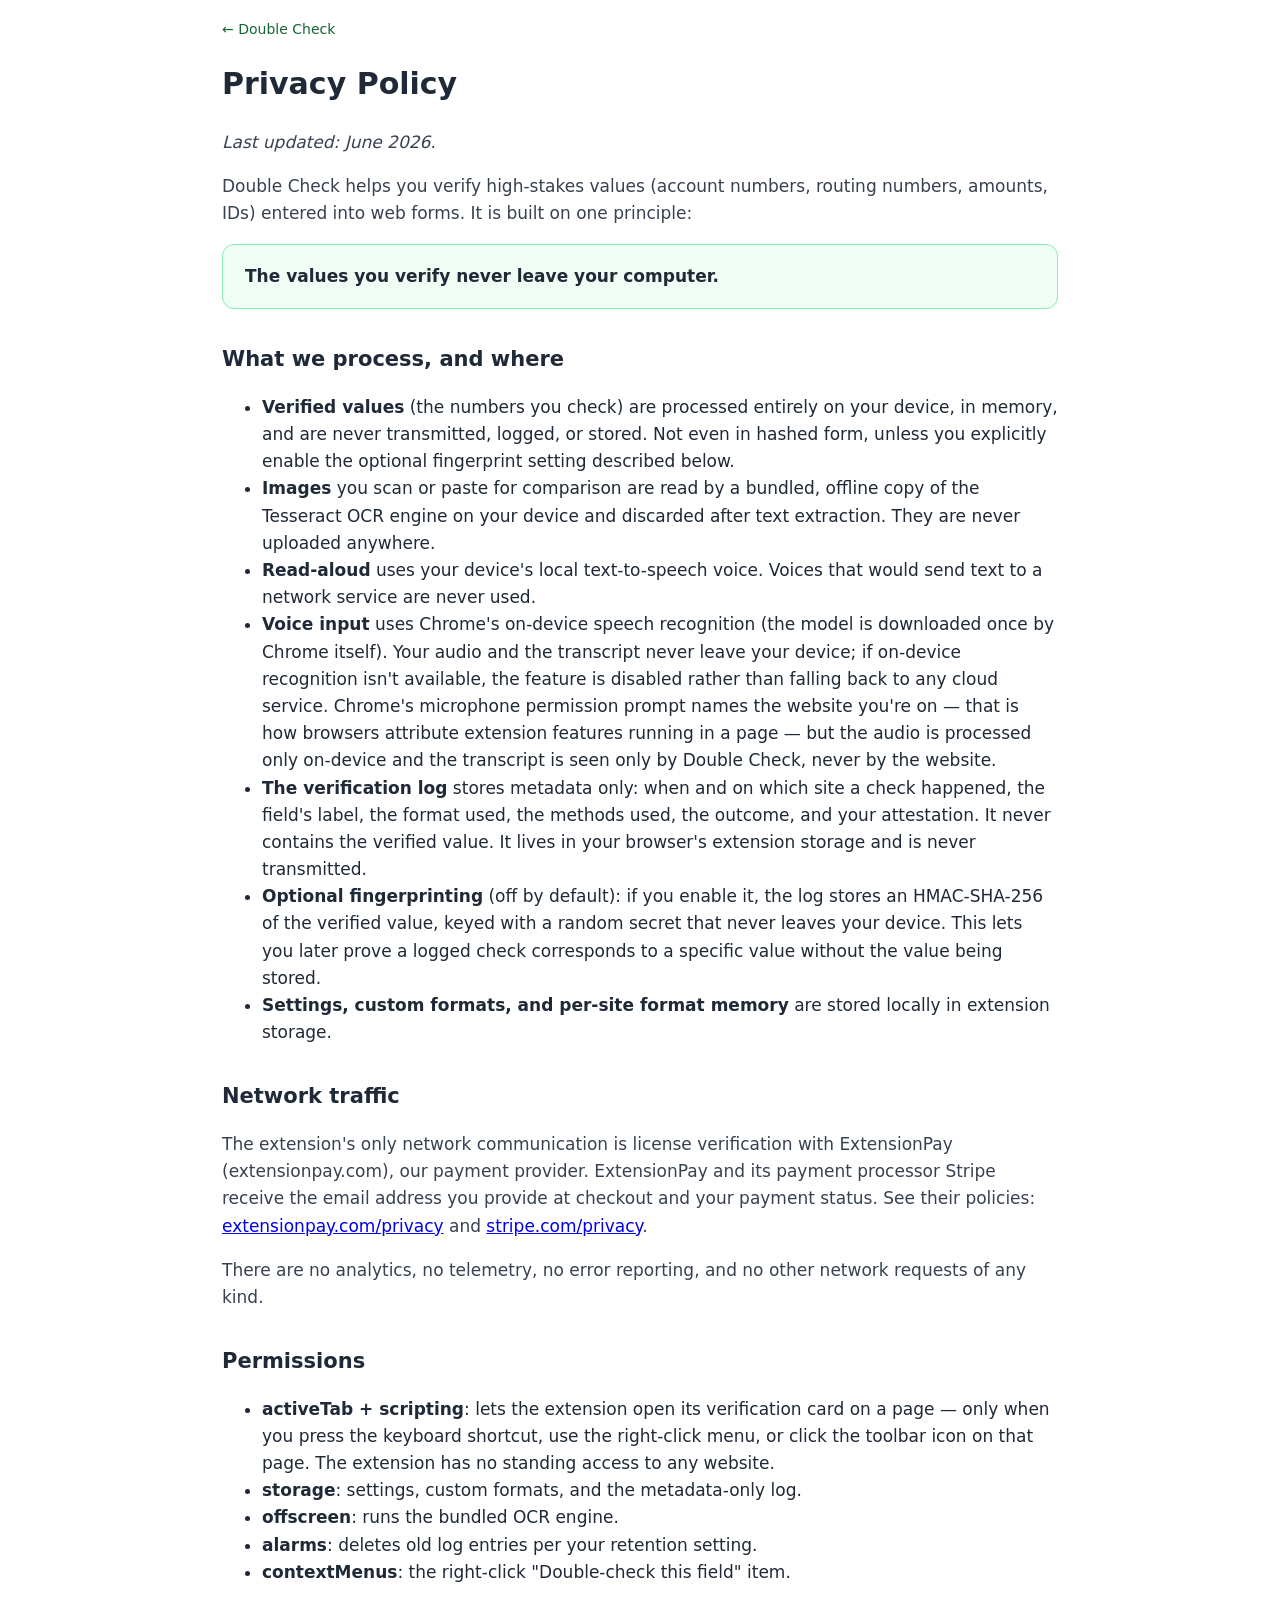
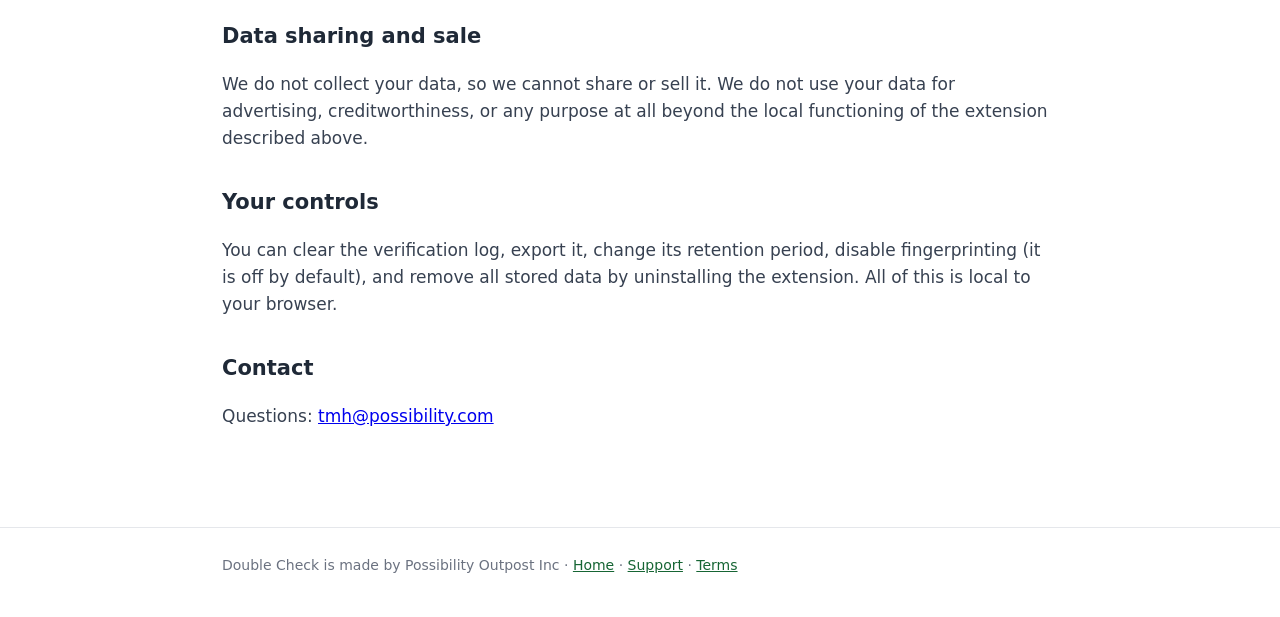
==== privacy.html @ 3158acbc "Add website: home page, rendered policy pages, site assets Static HTML with zero JavaScript and no t" ====
<!doctype html>
<html lang="en">
<head>
  <meta charset="UTF-8">
  <meta name="viewport" content="width=device-width, initial-scale=1.0">
  <title>Privacy Policy — Double Check</title>
  <link rel="icon" href="favicon.png">
  <link rel="stylesheet" href="style.css">
</head>
<body>
  <div class="wrap docpage">
    <nav class="crumb"><a href="index.html">← Double Check</a></nav>
    <h1>Privacy Policy</h1>
    <p><em>Last updated: June 2026.</em></p>

    <p>Double Check helps you verify high-stakes values (account numbers, routing numbers,
    amounts, IDs) entered into web forms. It is built on one principle:</p>
    <div class="promise"><strong>The values you verify never leave your computer.</strong></div>

    <h2>What we process, and where</h2>
    <ul>
      <li><strong>Verified values</strong> (the numbers you check) are processed entirely on your
      device, in memory, and are never transmitted, logged, or stored. Not even in hashed form,
      unless you explicitly enable the optional fingerprint setting described below.</li>
      <li><strong>Images</strong> you scan or paste for comparison are read by a bundled, offline
      copy of the Tesseract OCR engine on your device and discarded after text extraction. They
      are never uploaded anywhere.</li>
      <li><strong>Read-aloud</strong> uses your device's local text-to-speech voice. Voices that
      would send text to a network service are never used.</li>
      <li><strong>Voice input</strong> uses Chrome's on-device speech recognition (the model is
      downloaded once by Chrome itself). Your audio and the transcript never leave your device;
      if on-device recognition isn't available, the feature is disabled rather than falling back
      to any cloud service. Chrome's microphone permission prompt names the website you're on —
      that is how browsers attribute extension features running in a page — but the audio is
      processed only on-device and the transcript is seen only by Double Check, never by the
      website.</li>
      <li><strong>The verification log</strong> stores metadata only: when and on which site a
      check happened, the field's label, the format used, the methods used, the outcome, and
      your attestation. It never contains the verified value. It lives in your browser's
      extension storage and is never transmitted.</li>
      <li><strong>Optional fingerprinting</strong> (off by default): if you enable it, the log
      stores an HMAC-SHA-256 of the verified value, keyed with a random secret that never leaves
      your device. This lets you later prove a logged check corresponds to a specific value
      without the value being stored.</li>
      <li><strong>Settings, custom formats, and per-site format memory</strong> are stored
      locally in extension storage.</li>
    </ul>

    <h2>Network traffic</h2>
    <p>The extension's only network communication is license verification with ExtensionPay
    (extensionpay.com), our payment provider. ExtensionPay and its payment processor Stripe
    receive the email address you provide at checkout and your payment status. See their
    policies: <a href="https://extensionpay.com/privacy">extensionpay.com/privacy</a> and
    <a href="https://stripe.com/privacy">stripe.com/privacy</a>.</p>
    <p>There are no analytics, no telemetry, no error reporting, and no other network requests
    of any kind.</p>

    <h2>Permissions</h2>
    <ul>
      <li><strong>activeTab + scripting</strong>: lets the extension open its verification card
      on a page — only when you press the keyboard shortcut, use the right-click menu, or click
      the toolbar icon on that page. The extension has no standing access to any website.</li>
      <li><strong>storage</strong>: settings, custom formats, and the metadata-only log.</li>
      <li><strong>offscreen</strong>: runs the bundled OCR engine.</li>
      <li><strong>alarms</strong>: deletes old log entries per your retention setting.</li>
      <li><strong>contextMenus</strong>: the right-click "Double-check this field" item.</li>
    </ul>

    <h2>Data sharing and sale</h2>
    <p>We do not collect your data, so we cannot share or sell it. We do not use your data for
    advertising, creditworthiness, or any purpose at all beyond the local functioning of the
    extension described above.</p>

    <h2>Your controls</h2>
    <p>You can clear the verification log, export it, change its retention period, disable
    fingerprinting (it is off by default), and remove all stored data by uninstalling the
    extension. All of this is local to your browser.</p>

    <h2>Contact</h2>
    <p>Questions: <a href="mailto:tmh@possibility.com">tmh@possibility.com</a></p>
  </div>
  <footer class="site"><div class="wrap">
    Double Check is made by Possibility Outpost Inc ·
    <a href="index.html">Home</a> · <a href="support.html">Support</a> · <a href="terms.html">Terms</a>
  </div></footer>
</body>
</html>
---- style.css ----
:root {
  --green: #166534;
  --green-dark: #14532d;
  --green-pale: #f0fdf4;
  --green-border: #86efac;
  --ink: #1f2937;
  --muted: #6b7280;
  --line: #e5e7eb;
  --bg: #f9fafb;
  --amber-bg: #fffbeb;
  --amber-border: #fcd34d;
  --amber-ink: #92400e;
}
* { box-sizing: border-box; }
body {
  margin: 0;
  font: 17px/1.6 system-ui, -apple-system, "Segoe UI", sans-serif;
  color: var(--ink);
  background: #fff;
}
.wrap { max-width: 880px; margin: 0 auto; padding: 0 22px; }
header.site {
  background: linear-gradient(135deg, var(--green-dark), var(--green));
  color: #fff;
  padding: 64px 0 56px;
  text-align: center;
}
.logo {
  width: 84px; height: 84px; border-radius: 20px; background: #fff;
  display: inline-flex; align-items: center; justify-content: center;
  margin-bottom: 18px;
}
.logo svg { width: 72%; height: 72%; }
header.site h1 { font-size: 40px; margin: 0 0 10px; letter-spacing: -.5px; }
header.site .tag { font-size: 21px; color: #bbf7d0; margin: 0 auto 26px; max-width: 560px; }
.cta {
  display: inline-block; background: #fff; color: var(--green);
  font-weight: 750; font-size: 17px; padding: 13px 28px; border-radius: 10px;
  text-decoration: none;
}
.cta:hover { background: var(--green-pale); }
.subcta { color: #bbf7d0; font-size: 14px; margin-top: 12px; }
main { padding: 26px 0 80px; }
section { margin-top: 54px; }
h2 { font-size: 26px; margin: 0 0 14px; }
p { color: #374151; }
.promise {
  background: var(--green-pale); border: 1px solid var(--green-border);
  border-radius: 12px; padding: 18px 22px;
}
.steps { display: grid; grid-template-columns: repeat(3, 1fr); gap: 16px; }
@media (max-width: 700px) { .steps { grid-template-columns: 1fr; } }
.step {
  border: 1px solid var(--line); border-radius: 12px; padding: 16px 18px; background: var(--bg);
}
.step .n {
  display: inline-flex; width: 28px; height: 28px; border-radius: 50%;
  background: var(--green); color: #fff; align-items: center; justify-content: center;
  font-weight: 700; margin-bottom: 8px;
}
.step h3 { font-size: 16px; margin: 0 0 6px; }
.step p { font-size: 14.5px; margin: 0; }
.grid { display: grid; grid-template-columns: 1fr 1fr; gap: 14px; }
@media (max-width: 700px) { .grid { grid-template-columns: 1fr; } }
.feat { border: 1px solid var(--line); border-radius: 12px; padding: 15px 18px; }
.feat h3 { font-size: 15.5px; margin: 0 0 5px; color: var(--green); }
.feat p { font-size: 14.5px; margin: 0; }
.feat .beta {
  font-size: 11px; font-weight: 700; color: var(--amber-ink); background: var(--amber-bg);
  border: 1px solid var(--amber-border); border-radius: 9999px; padding: 1px 8px;
  margin-left: 6px; vertical-align: 2px;
}
.shot { border: 1px solid var(--line); border-radius: 12px; width: 100%; height: auto; }
.price-row { display: grid; grid-template-columns: repeat(3, 1fr); gap: 14px; }
@media (max-width: 700px) { .price-row { grid-template-columns: 1fr; } }
.price { border: 1px solid var(--line); border-radius: 12px; padding: 18px; text-align: center; }
.price.hot { border-color: var(--green); border-width: 2px; }
.price .amt { font-size: 30px; font-weight: 800; color: var(--green); }
.price .per { color: var(--muted); font-size: 14px; }
.price p { font-size: 13.5px; }
footer.site {
  border-top: 1px solid var(--line); padding: 26px 0 40px; color: var(--muted); font-size: 14px;
}
footer.site a, main a { color: var(--green); }
.docpage h1 { font-size: 30px; }
.docpage h2 { font-size: 21px; margin-top: 34px; }
.docpage { padding-bottom: 80px; }
nav.crumb { padding: 18px 0 0; font-size: 14px; }
nav.crumb a { color: var(--green); text-decoration: none; }
kbd {
  font: 600 14px ui-monospace, Menlo, monospace; background: var(--bg);
  border: 1px solid #d1d5db; border-bottom-width: 2px; border-radius: 6px; padding: 1px 6px;
}
code {
  font-family: ui-monospace, Menlo, monospace; font-size: 14px;
  background: #f3f4f6; padding: 0 5px; border-radius: 5px;
}
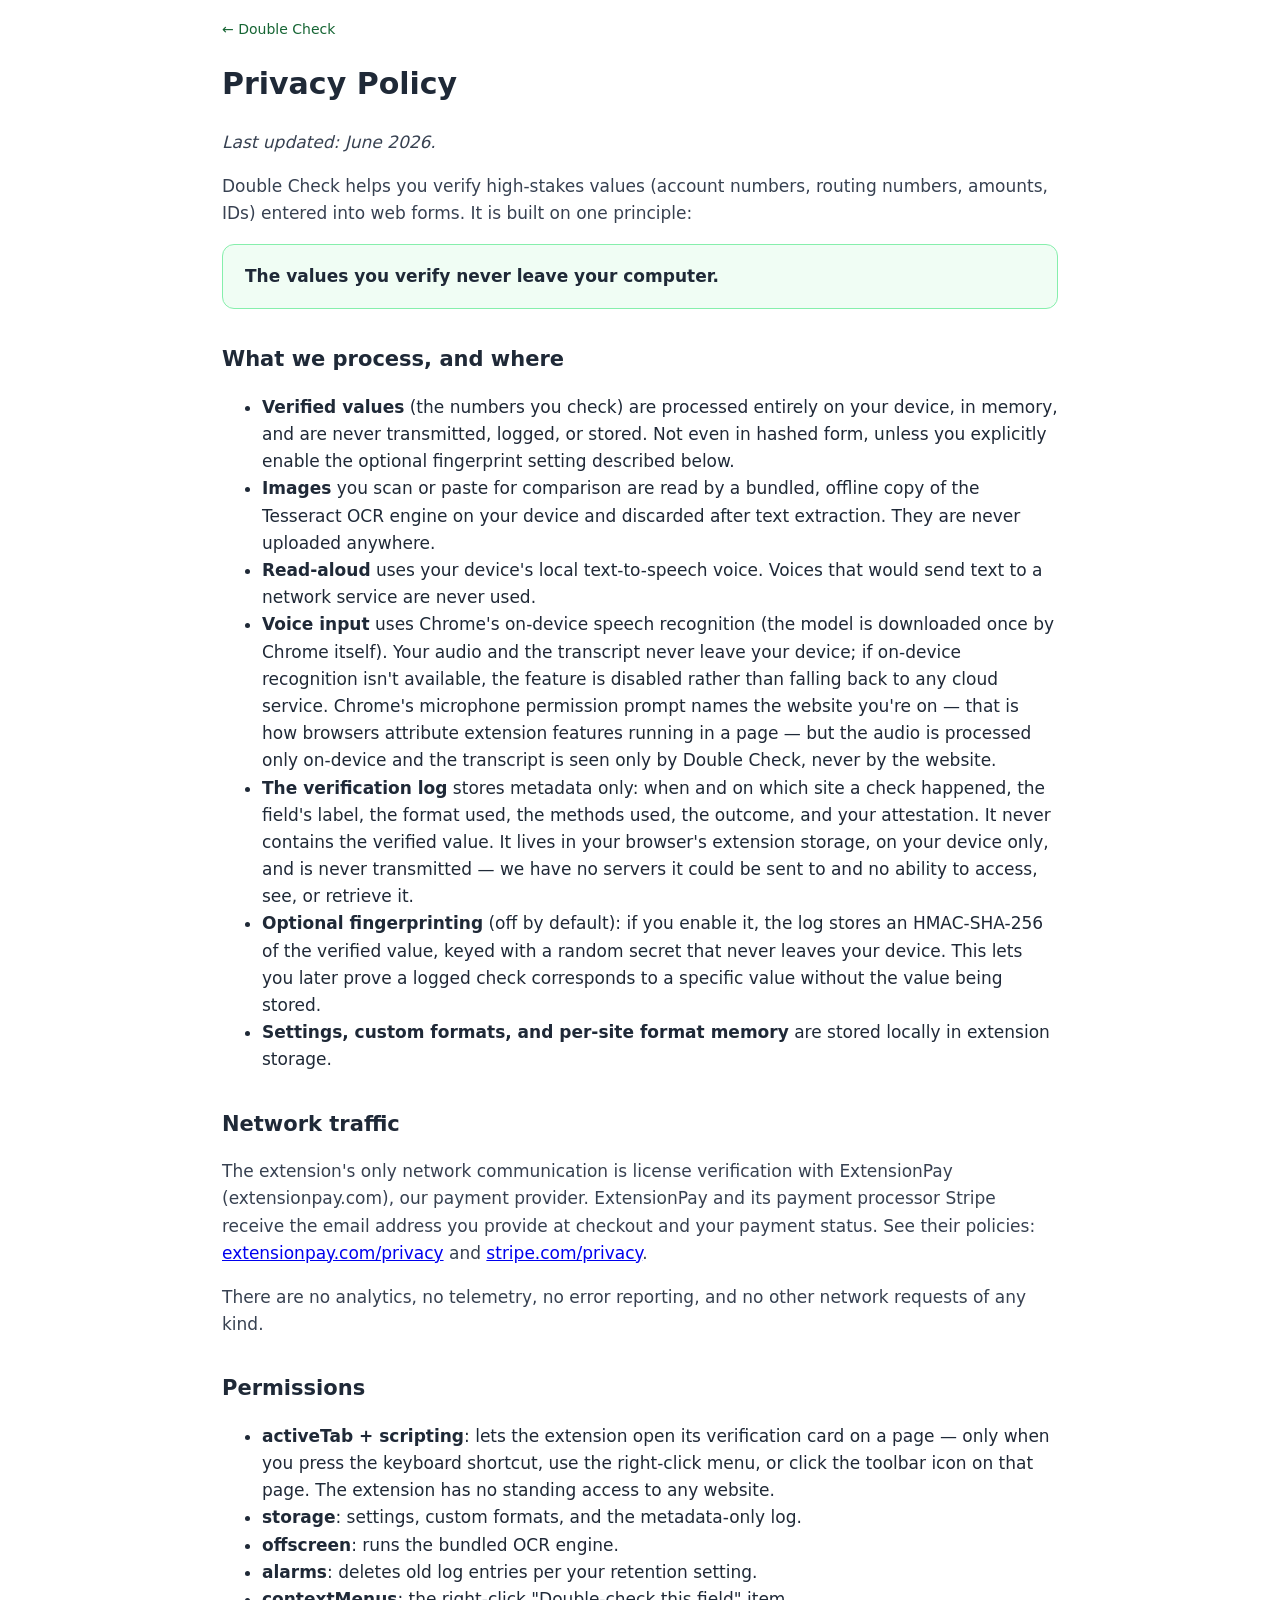
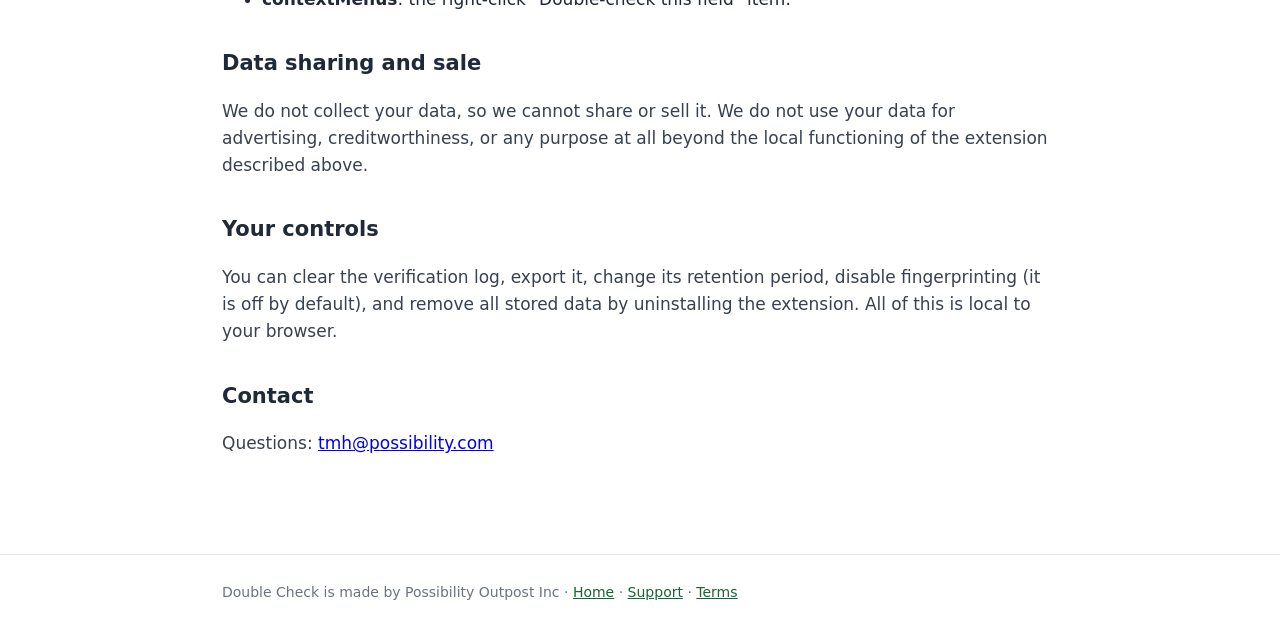
==== commit b49ee175: "Final legal pass: license grant, aggregate cap, IP carve-out, more Adds a license grant section; an " ====
--- a/privacy.html
+++ b/privacy.html
@@ -37,7 +37,8 @@
       <li><strong>The verification log</strong> stores metadata only: when and on which site a
       check happened, the field's label, the format used, the methods used, the outcome, and
       your attestation. It never contains the verified value. It lives in your browser's
-      extension storage and is never transmitted.</li>
+      extension storage, on your device only, and is never transmitted — we have no servers it
+      could be sent to and no ability to access, see, or retrieve it.</li>
       <li><strong>Optional fingerprinting</strong> (off by default): if you enable it, the log
       stores an HMAC-SHA-256 of the verified value, keyed with a random secret that never leaves
       your device. This lets you later prove a logged check corresponds to a specific value
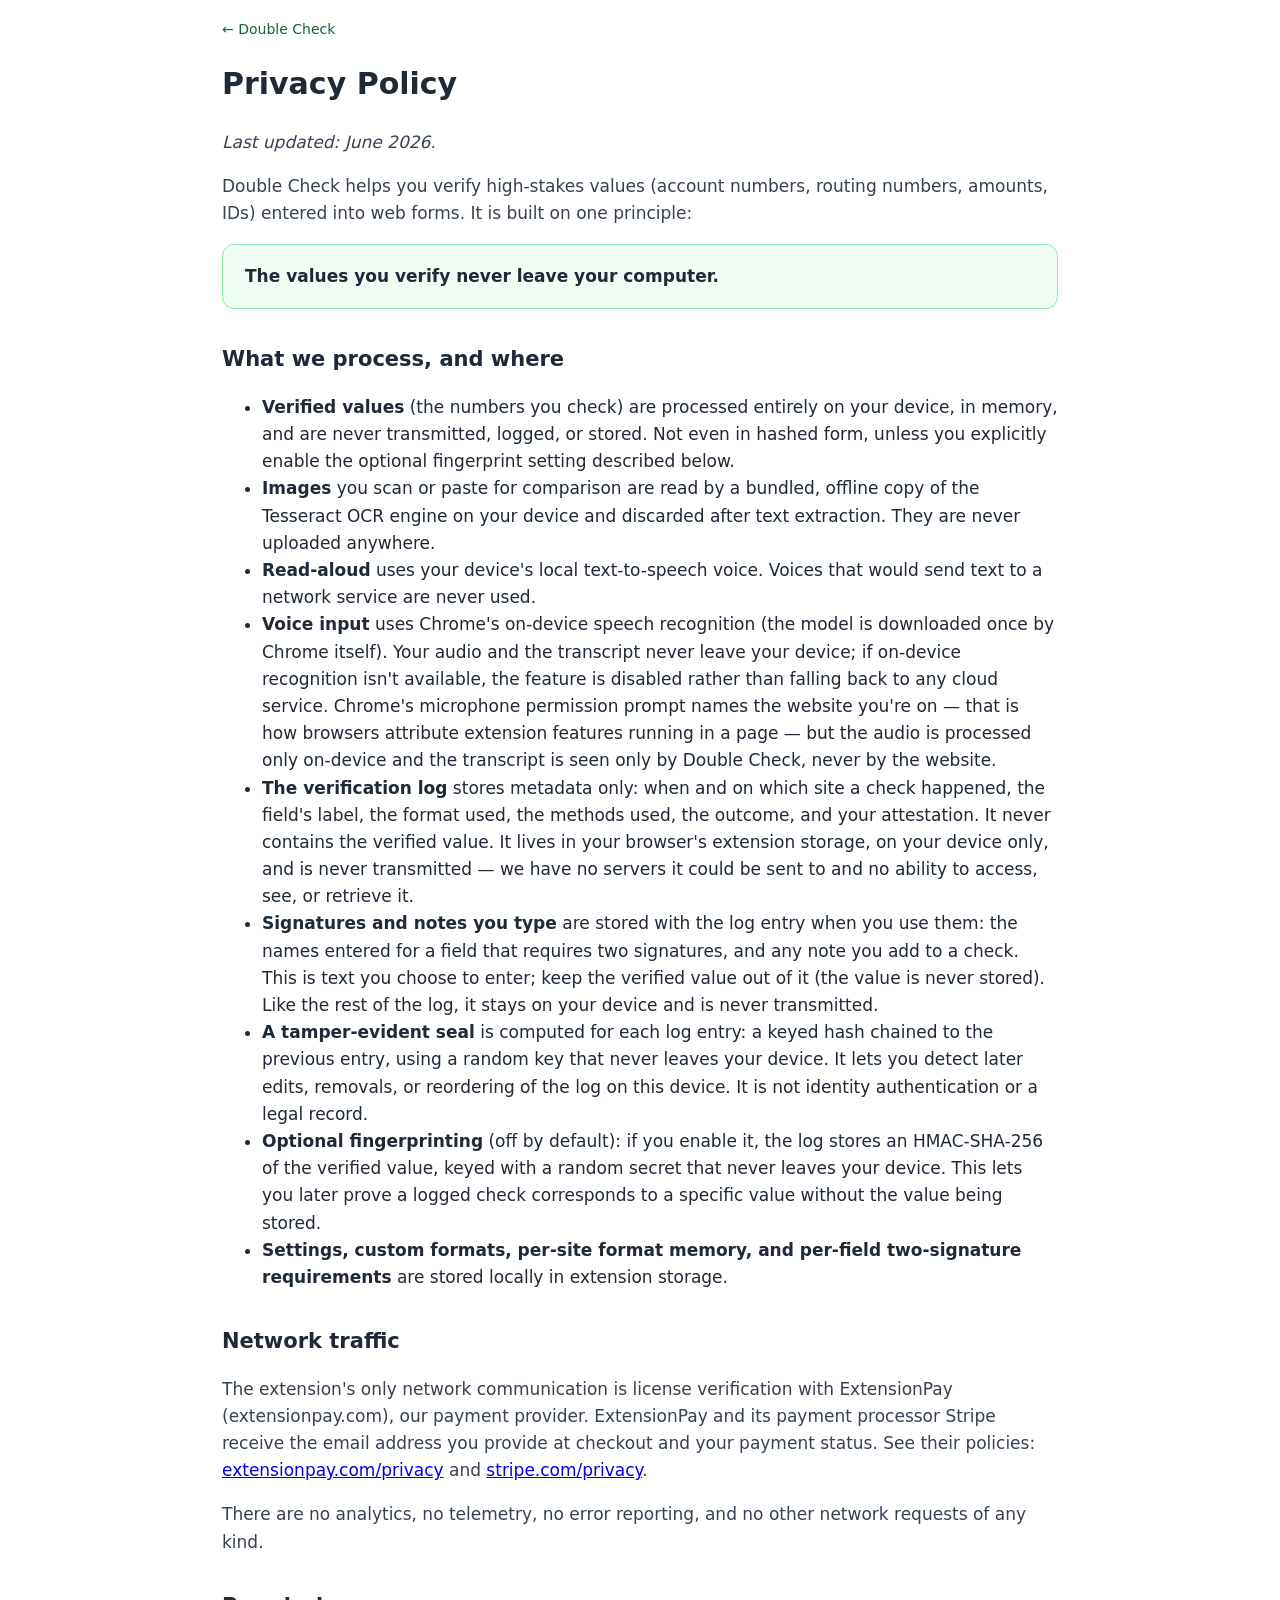
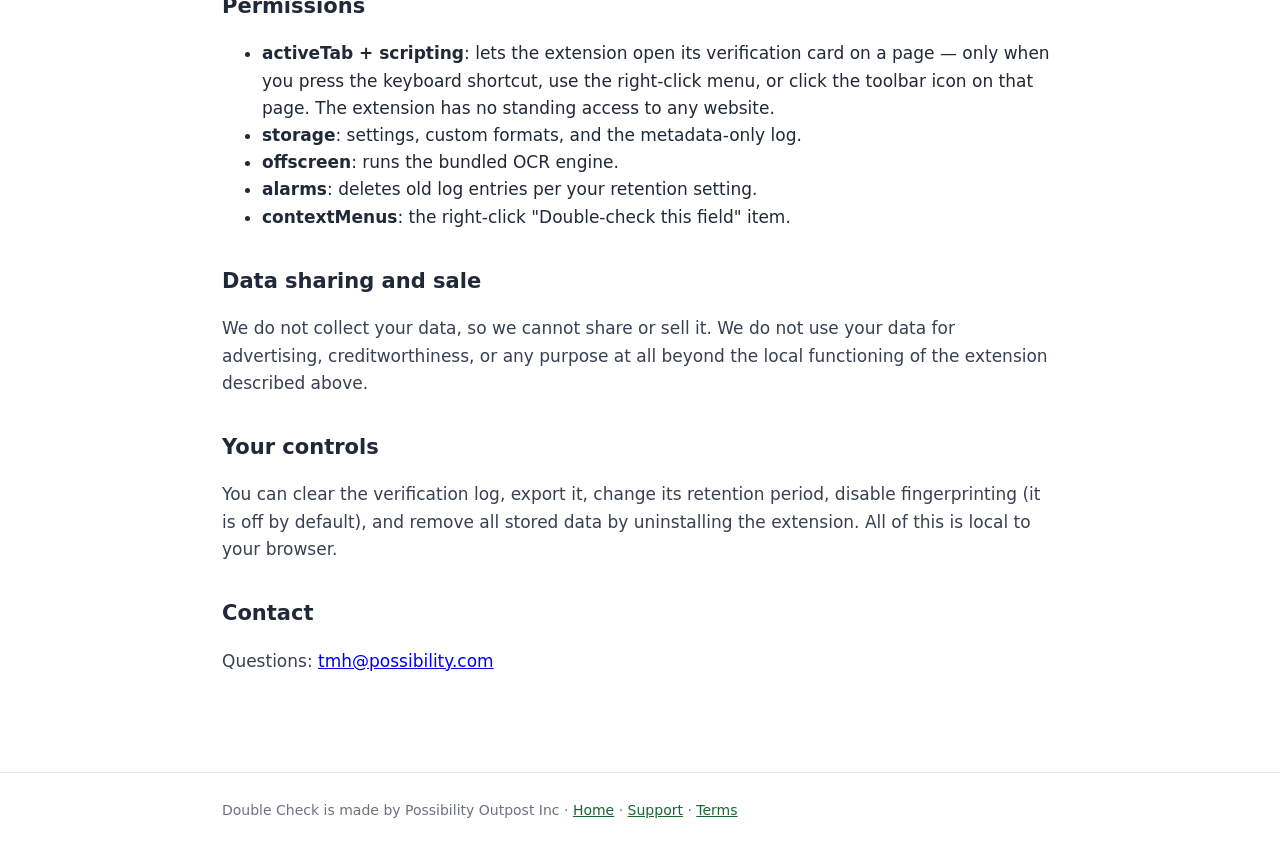
==== commit e67c23b4: "Document new features: two signatures, tamper-evident seal, notes, amount range, catch counter Add f" ====
--- a/privacy.html
+++ b/privacy.html
@@ -39,12 +39,20 @@
       your attestation. It never contains the verified value. It lives in your browser's
       extension storage, on your device only, and is never transmitted — we have no servers it
       could be sent to and no ability to access, see, or retrieve it.</li>
+      <li><strong>Signatures and notes you type</strong> are stored with the log entry when you
+      use them: the names entered for a field that requires two signatures, and any note you add
+      to a check. This is text you choose to enter; keep the verified value out of it (the value
+      is never stored). Like the rest of the log, it stays on your device and is never transmitted.</li>
+      <li><strong>A tamper-evident seal</strong> is computed for each log entry: a keyed hash
+      chained to the previous entry, using a random key that never leaves your device. It lets you
+      detect later edits, removals, or reordering of the log on this device. It is not identity
+      authentication or a legal record.</li>
       <li><strong>Optional fingerprinting</strong> (off by default): if you enable it, the log
       stores an HMAC-SHA-256 of the verified value, keyed with a random secret that never leaves
       your device. This lets you later prove a logged check corresponds to a specific value
       without the value being stored.</li>
-      <li><strong>Settings, custom formats, and per-site format memory</strong> are stored
-      locally in extension storage.</li>
+      <li><strong>Settings, custom formats, per-site format memory, and per-field two-signature
+      requirements</strong> are stored locally in extension storage.</li>
     </ul>
 
     <h2>Network traffic</h2>
--- a/style.css
+++ b/style.css
@@ -32,7 +32,8 @@
 }
 .logo svg { width: 72%; height: 72%; }
 header.site h1 { font-size: 40px; margin: 0 0 10px; letter-spacing: -.5px; }
-header.site .tag { font-size: 21px; color: #bbf7d0; margin: 0 auto 26px; max-width: 560px; }
+header.site .tag { font-size: 21px; color: #bbf7d0; margin: 0 auto 14px; max-width: 560px; }
+header.site .pitch { font-size: 17px; font-weight: 600; color: #fff; margin: 0 auto 26px; max-width: 560px; line-height: 1.4; }
 .cta {
   display: inline-block; background: #fff; color: var(--green);
   font-weight: 750; font-size: 17px; padding: 13px 28px; border-radius: 10px;
@@ -71,6 +72,13 @@
   margin-left: 6px; vertical-align: 2px;
 }
 .shot { border: 1px solid var(--line); border-radius: 12px; width: 100%; height: auto; }
+.walk { display: grid; grid-template-columns: repeat(2, 1fr); gap: 28px; margin-top: 10px; align-items: start; }
+@media (max-width: 700px) { .walk { grid-template-columns: 1fr; } }
+.walk figure, figure.wide { margin: 0; }
+.walk img { width: 100%; max-width: 420px; height: auto; border: 1px solid var(--line); border-radius: 12px; display: block; }
+figure.wide { margin-top: 28px; }
+figure.wide img { width: 100%; height: auto; border: 1px solid var(--line); border-radius: 12px; }
+.walk figcaption, figure.wide figcaption { font-size: 14px; color: #374151; margin-top: 8px; }
 .price-row { display: grid; grid-template-columns: repeat(3, 1fr); gap: 14px; }
 @media (max-width: 700px) { .price-row { grid-template-columns: 1fr; } }
 .price { border: 1px solid var(--line); border-radius: 12px; padding: 18px; text-align: center; }
@@ -78,6 +86,11 @@
 .price .amt { font-size: 30px; font-weight: 800; color: var(--green); }
 .price .per { color: var(--muted); font-size: 14px; }
 .price p { font-size: 13.5px; }
+.teams {
+  margin-top: 18px; padding: 16px 20px; background: var(--green-pale);
+  border: 1px solid var(--green-border); border-radius: 12px; font-size: 15px;
+}
+.teams a { font-weight: 650; white-space: nowrap; }
 footer.site {
   border-top: 1px solid var(--line); padding: 26px 0 40px; color: var(--muted); font-size: 14px;
 }
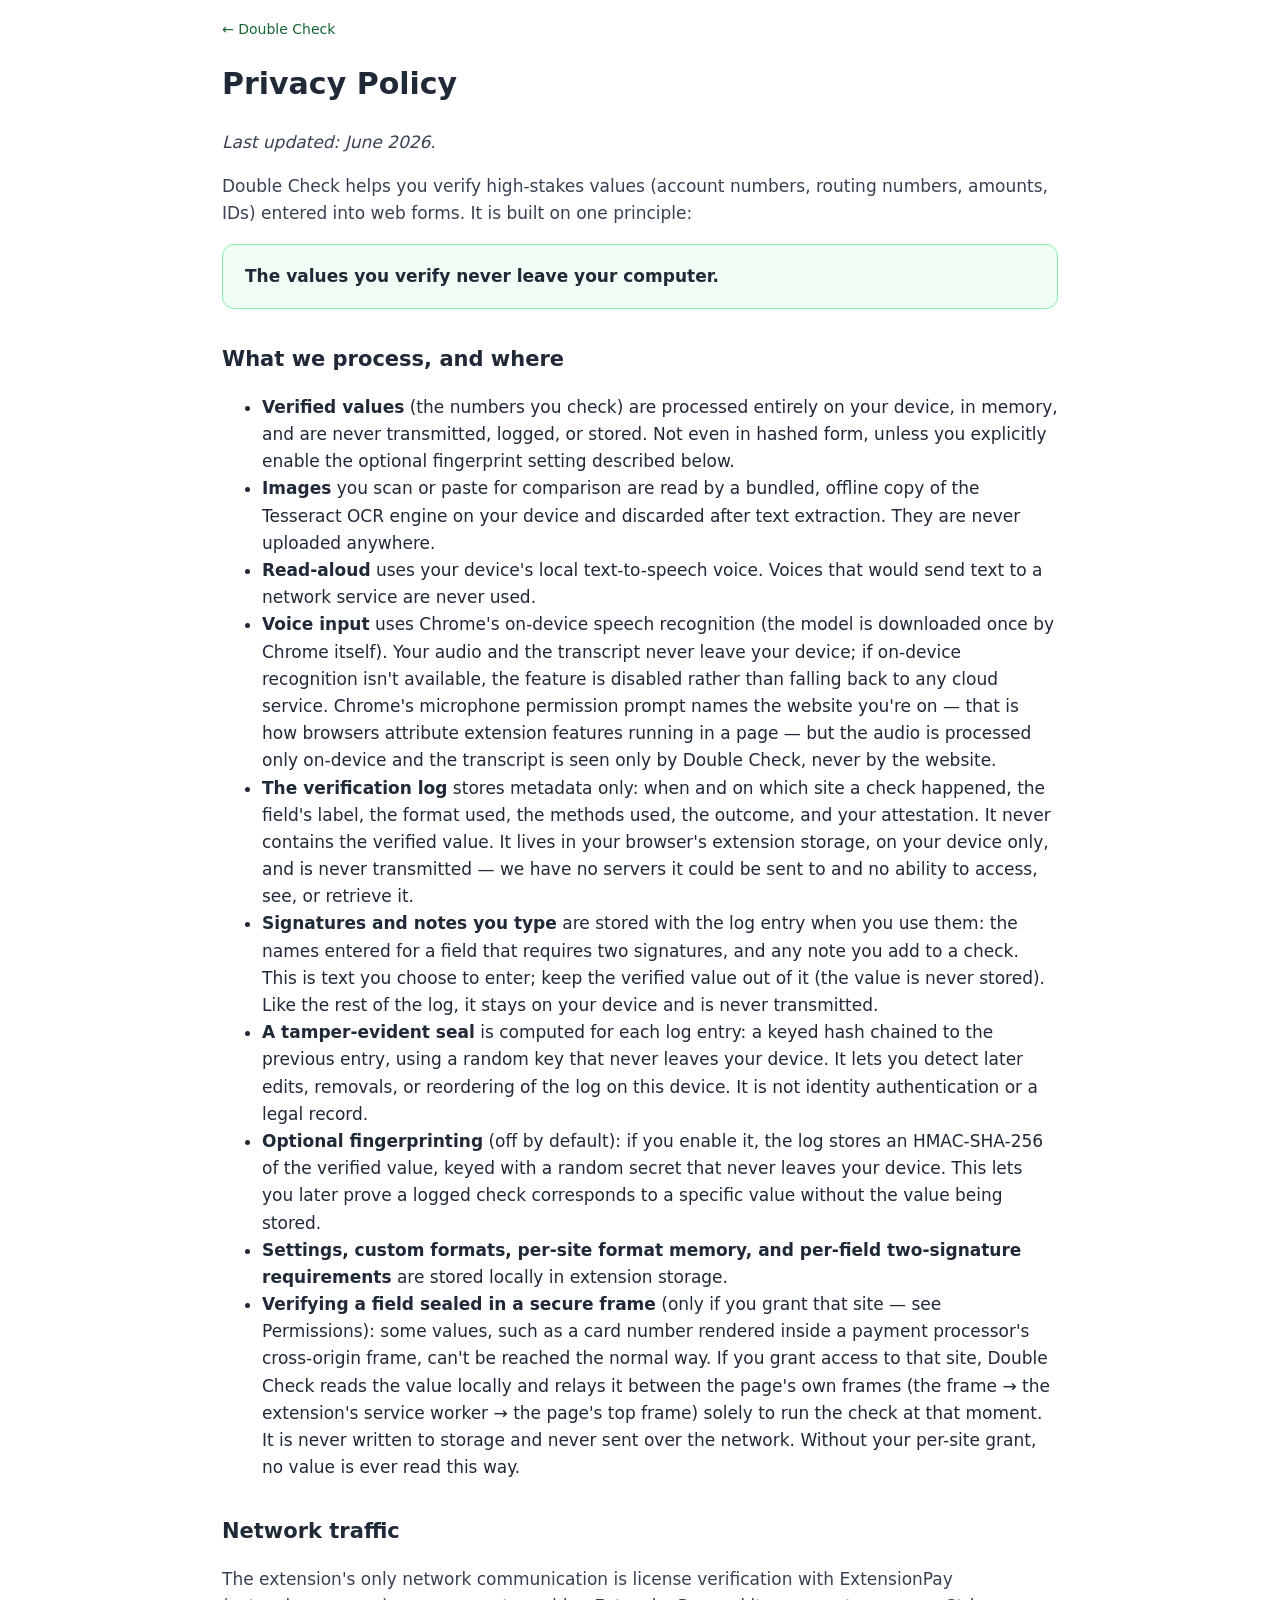
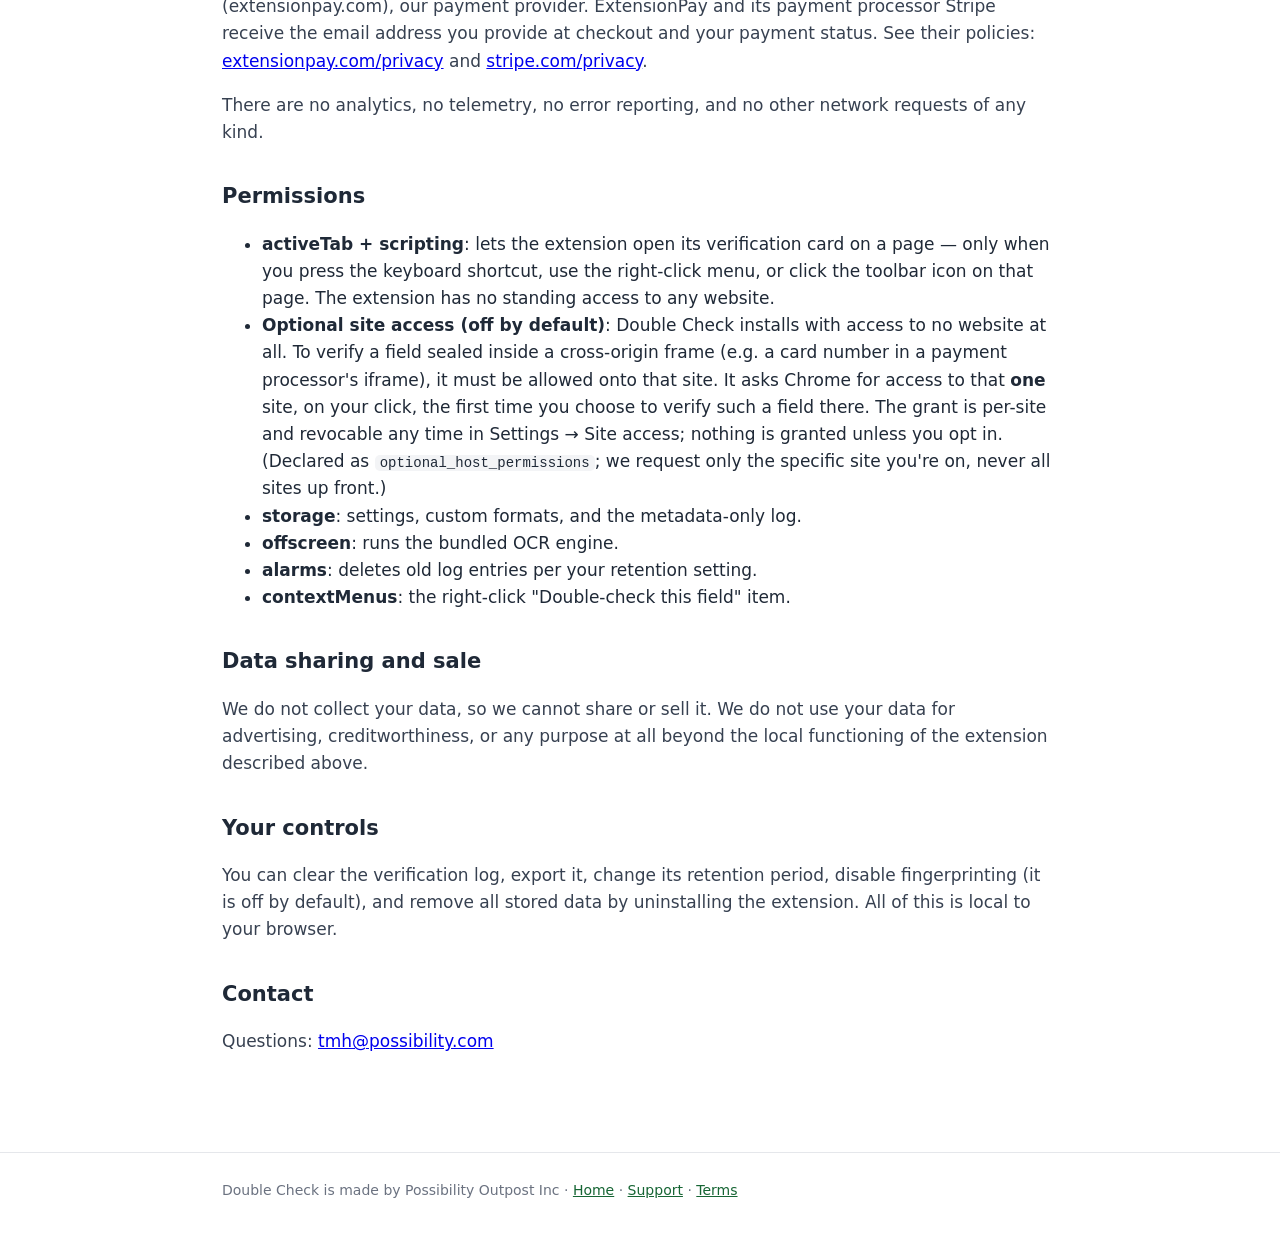
==== commit ef9a5f86: "Privacy policy: disclose per-site optional access and local value relay (Solution B) Co-Authored-By:" ====
--- a/privacy.html
+++ b/privacy.html
@@ -53,6 +53,13 @@
       without the value being stored.</li>
       <li><strong>Settings, custom formats, per-site format memory, and per-field two-signature
       requirements</strong> are stored locally in extension storage.</li>
+      <li><strong>Verifying a field sealed in a secure frame</strong> (only if you grant that site
+      — see Permissions): some values, such as a card number rendered inside a payment processor's
+      cross-origin frame, can't be reached the normal way. If you grant access to that site,
+      Double Check reads the value locally and relays it between the page's own frames (the frame
+      → the extension's service worker → the page's top frame) solely to run the check at that
+      moment. It is never written to storage and never sent over the network. Without your
+      per-site grant, no value is ever read this way.</li>
     </ul>
 
     <h2>Network traffic</h2>
@@ -69,6 +76,14 @@
       <li><strong>activeTab + scripting</strong>: lets the extension open its verification card
       on a page — only when you press the keyboard shortcut, use the right-click menu, or click
       the toolbar icon on that page. The extension has no standing access to any website.</li>
+      <li><strong>Optional site access (off by default)</strong>: Double Check installs with
+      access to no website at all. To verify a field sealed inside a cross-origin frame (e.g. a
+      card number in a payment processor's iframe), it must be allowed onto that site. It asks
+      Chrome for access to that <strong>one</strong> site, on your click, the first time you
+      choose to verify such a field there. The grant is per-site and revocable any time in
+      Settings &rarr; Site access; nothing is granted unless you opt in. (Declared as
+      <code>optional_host_permissions</code>; we request only the specific site you're on, never
+      all sites up front.)</li>
       <li><strong>storage</strong>: settings, custom formats, and the metadata-only log.</li>
       <li><strong>offscreen</strong>: runs the bundled OCR engine.</li>
       <li><strong>alarms</strong>: deletes old log entries per your retention setting.</li>
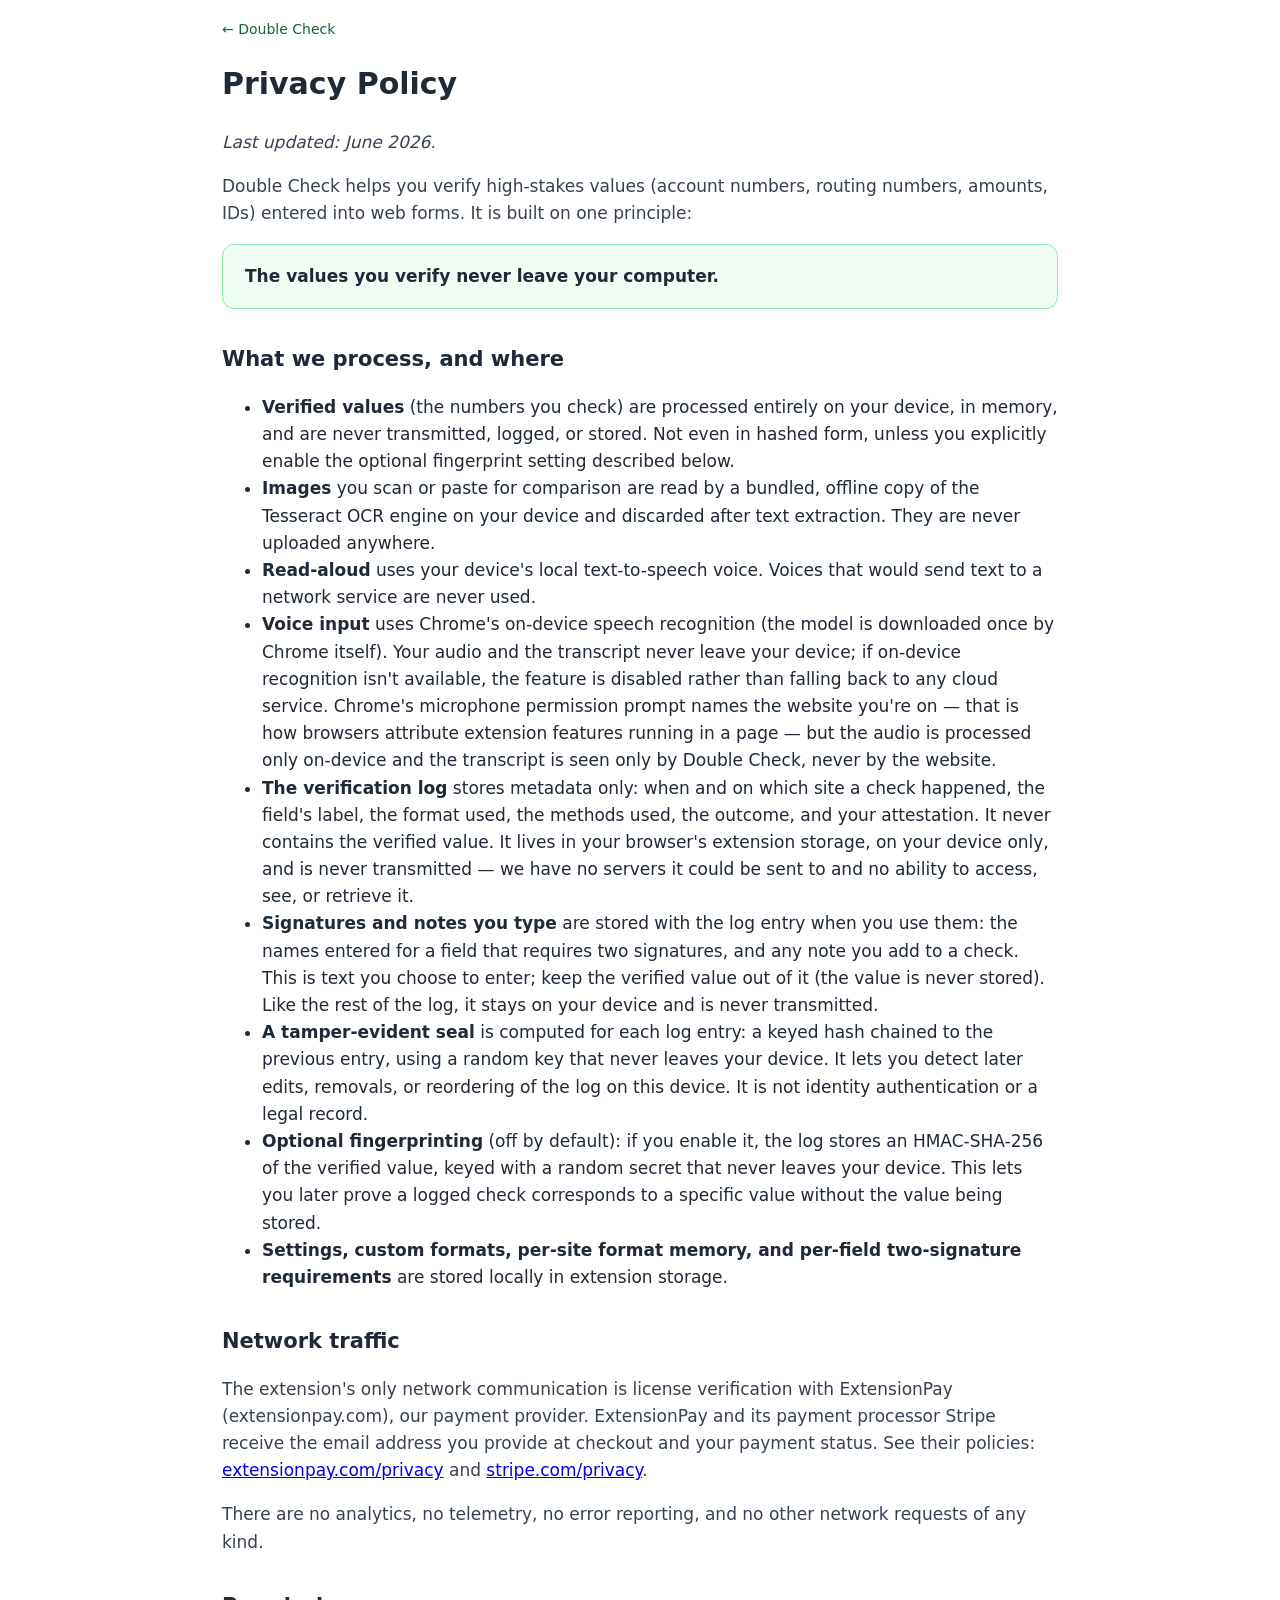
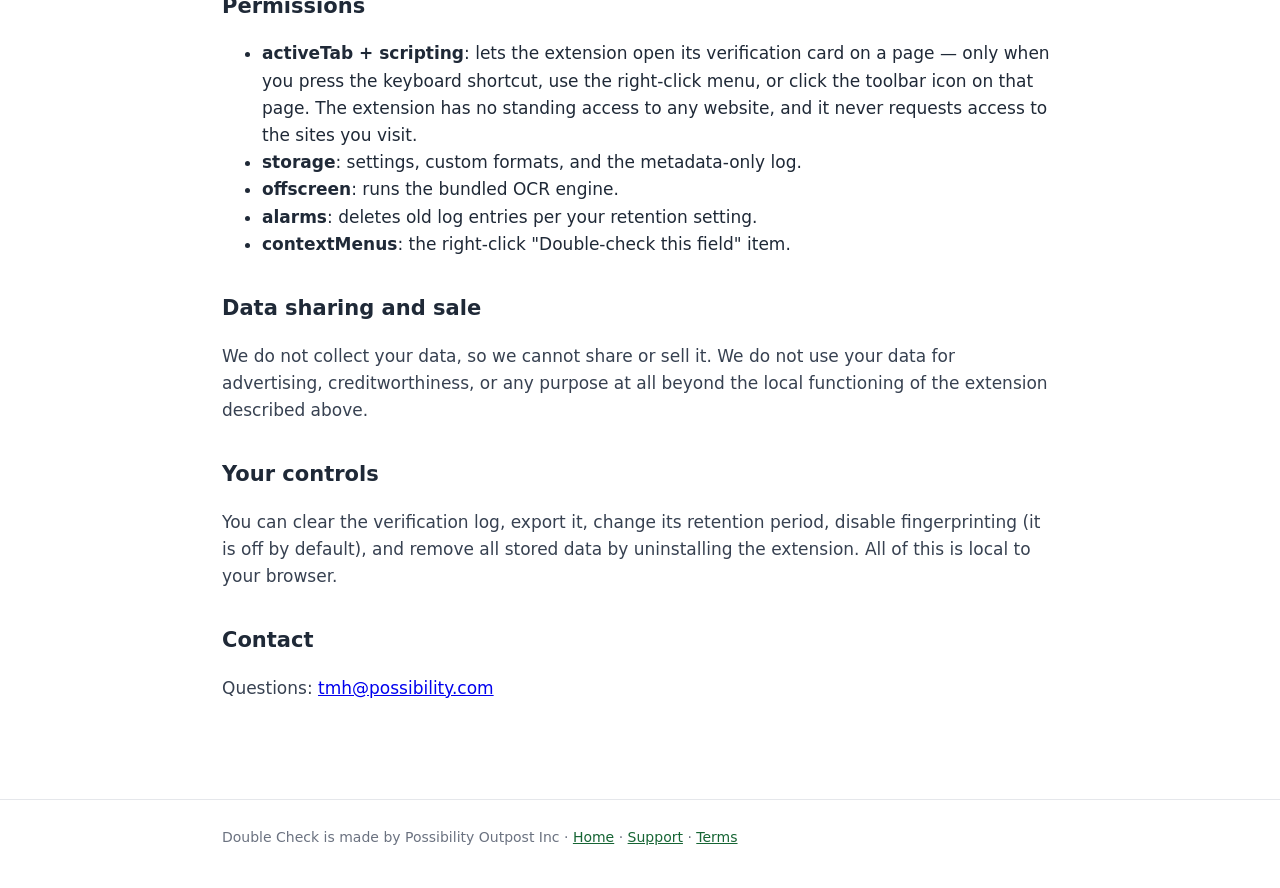
==== commit 47c0439e: "Drop cross-origin card-verification copy; the extension now requests no host access Solution B (veri" ====
--- a/privacy.html
+++ b/privacy.html
@@ -53,13 +53,6 @@
       without the value being stored.</li>
       <li><strong>Settings, custom formats, per-site format memory, and per-field two-signature
       requirements</strong> are stored locally in extension storage.</li>
-      <li><strong>Verifying a field sealed in a secure frame</strong> (only if you grant that site
-      — see Permissions): some values, such as a card number rendered inside a payment processor's
-      cross-origin frame, can't be reached the normal way. If you grant access to that site,
-      Double Check reads the value locally and relays it between the page's own frames (the frame
-      → the extension's service worker → the page's top frame) solely to run the check at that
-      moment. It is never written to storage and never sent over the network. Without your
-      per-site grant, no value is ever read this way.</li>
     </ul>
 
     <h2>Network traffic</h2>
@@ -75,15 +68,8 @@
     <ul>
       <li><strong>activeTab + scripting</strong>: lets the extension open its verification card
       on a page — only when you press the keyboard shortcut, use the right-click menu, or click
-      the toolbar icon on that page. The extension has no standing access to any website.</li>
-      <li><strong>Optional site access (off by default)</strong>: Double Check installs with
-      access to no website at all. To verify a field sealed inside a cross-origin frame (e.g. a
-      card number in a payment processor's iframe), it must be allowed onto that site. It asks
-      Chrome for access to that <strong>one</strong> site, on your click, the first time you
-      choose to verify such a field there. The grant is per-site and revocable any time in
-      Settings &rarr; Site access; nothing is granted unless you opt in. (Declared as
-      <code>optional_host_permissions</code>; we request only the specific site you're on, never
-      all sites up front.)</li>
+      the toolbar icon on that page. The extension has no standing access to any website, and it
+      never requests access to the sites you visit.</li>
       <li><strong>storage</strong>: settings, custom formats, and the metadata-only log.</li>
       <li><strong>offscreen</strong>: runs the bundled OCR engine.</li>
       <li><strong>alarms</strong>: deletes old log entries per your retention setting.</li>
--- a/style.css
+++ b/style.css
@@ -108,3 +108,6 @@
   font-family: ui-monospace, Menlo, monospace; font-size: 14px;
   background: #f3f4f6; padding: 0 5px; border-radius: 5px;
 }
+.formats { line-height: 1.5; padding-left: 20px; }
+.formats li { margin-bottom: 6px; }
+.formats strong { color: #166534; }
